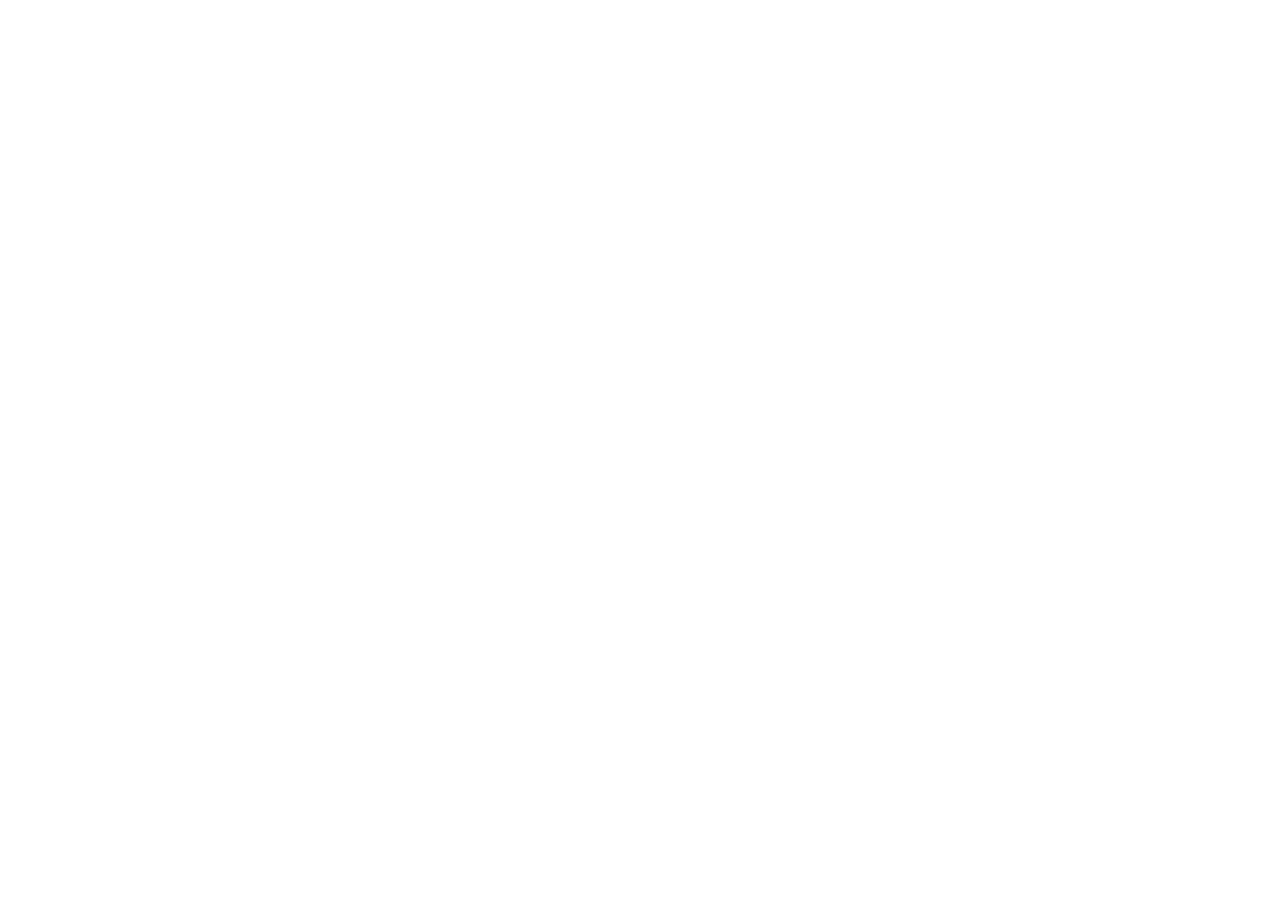
==== responsive-portfolio-website-Achintha/index.html @ 4a25e2a8 "download zip" ====
<!DOCTYPE html>
    <html lang="en">
    <head>
        <meta charset="UTF-8">
        <meta name="viewport" content="width=device-width, initial-scale=1.0">

        <!--=============== FAVICON ===============-->
        <link rel="shortcut icon" href="" type="image/x-icon">

        <!--=============== BOXICONS ===============-->
        

        <!--=============== SWIPER CSS ===============-->
        <link rel="stylesheet" href="">

        <!--=============== CSS ===============-->
        <link rel="stylesheet" href="">

        <title> Responsive portfolio website Ansel </title>
    </head>
    <body>
        <!--=============== HEADER ===============-->
        <header class="header" id="header">
            
        </header>

        <!--=============== MAIN ===============-->
        <main class="main">
            <!--=============== HOME ===============-->
            <section class="home section" id="home">
                
            </section>
            
            <!--=============== ABOUT ===============-->
            <section class="about section" id="about">
                
            </section>

            <!--=============== SKILLS ===============-->
            <section class="skills section" id="skills">
                
            </section>

            <!--=============== SERVICES ===============-->
            <section class="services section">
                
            </section>

            <!--=============== WORK ===============-->
            <section class="work section" id="work">
                
            </section>

            <!--=============== TESTIMONIALS ===============-->
            <section class="testimonial section">
                
            </section>

            <!--=============== CONTACT ===============-->
            <section class="contact section" id="contact">
                
            </section>
        </main>

        <!--=============== FOOTER ===============-->
        <footer class="footer">
            
        </footer>

        <!--=============== SCROLLREVEAL ===============-->
        <script src=""></script>

        <!--=============== SWIPER JS ===============-->
        <script src=""></script>

        <!--=============== MIXITUP FILTER ===============-->
        <script src=""></script>

        <!--=============== MAIN JS ===============-->
        <script src=""></script>
    </body>
</html>
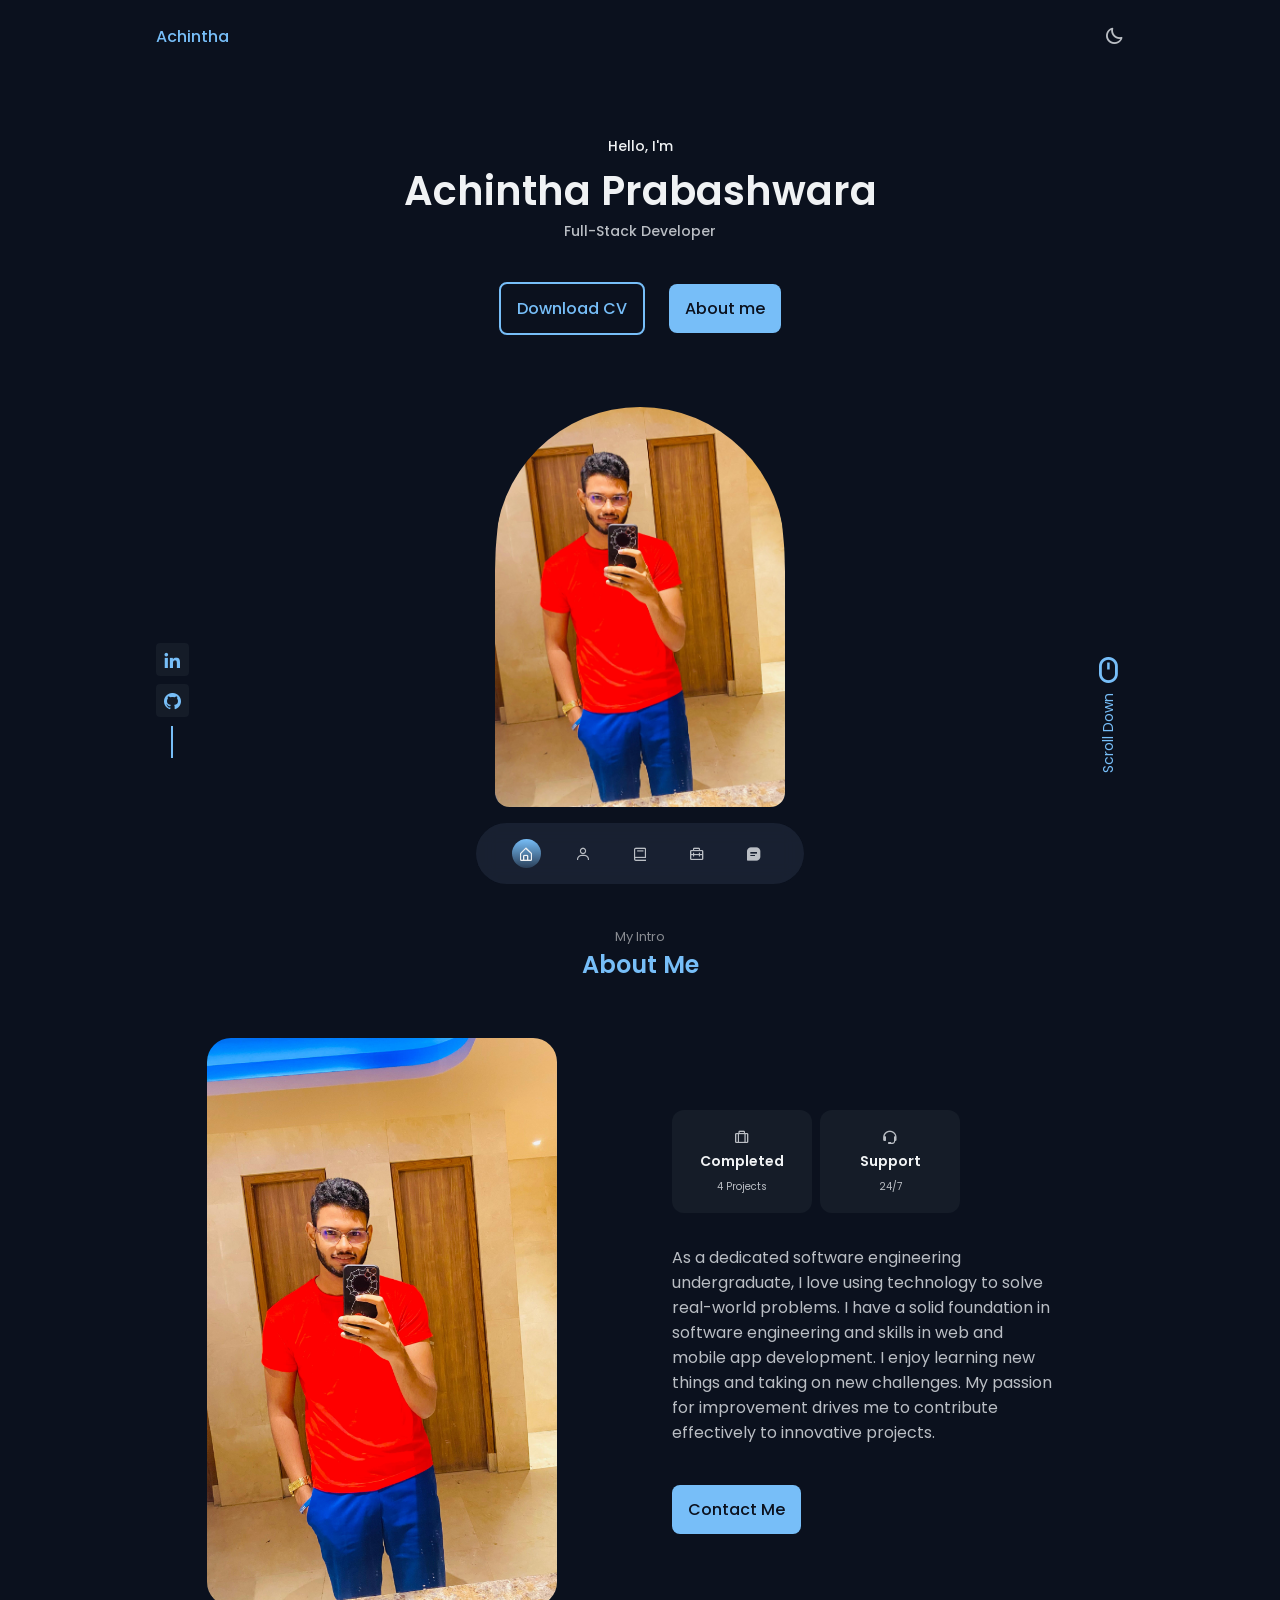
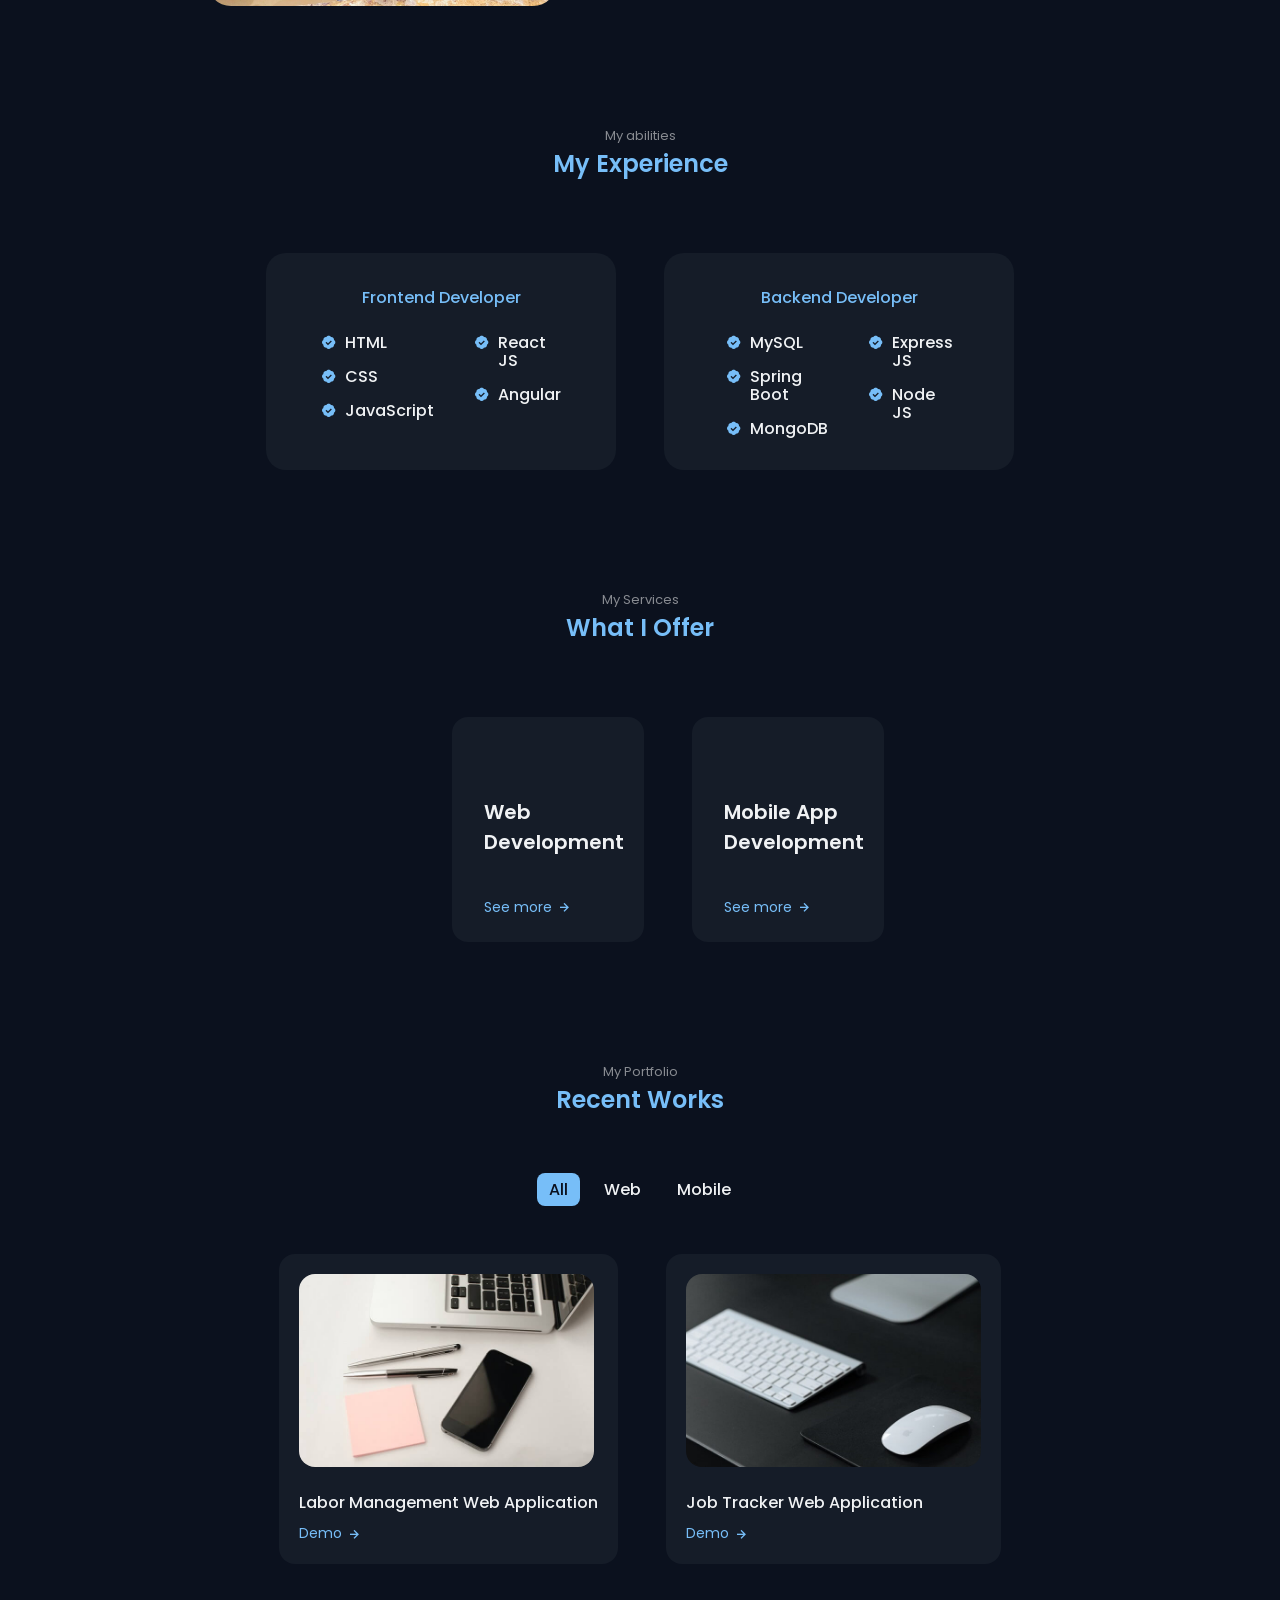
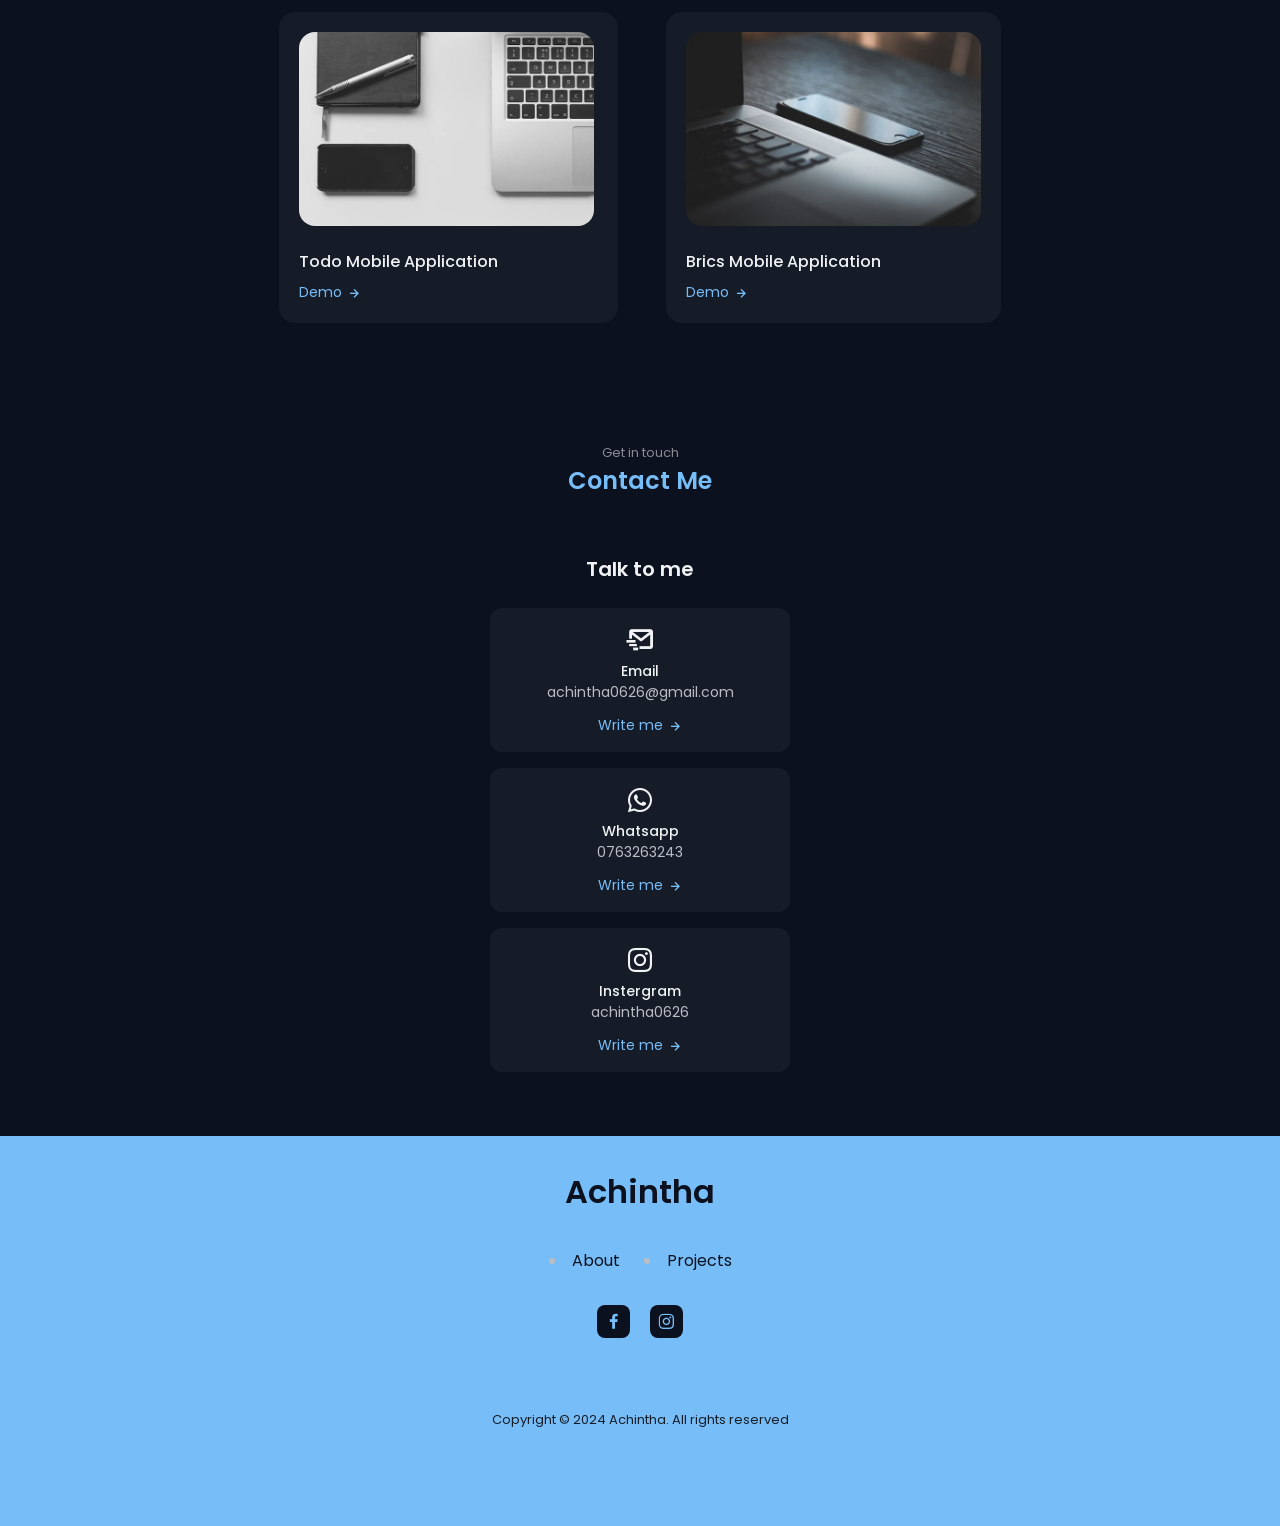
==== commit c3c69c04: "final" ====
--- a/responsive-portfolio-website-Achintha/index.html
+++ b/responsive-portfolio-website-Achintha/index.html
@@ -1,82 +1,589 @@
 <!DOCTYPE html>
-    <html lang="en">
-    <head>
-        <meta charset="UTF-8">
-        <meta name="viewport" content="width=device-width, initial-scale=1.0">
-
-        <!--=============== FAVICON ===============-->
-        <link rel="shortcut icon" href="" type="image/x-icon">
-
-        <!--=============== BOXICONS ===============-->
-        
-
-        <!--=============== SWIPER CSS ===============-->
-        <link rel="stylesheet" href="">
-
-        <!--=============== CSS ===============-->
-        <link rel="stylesheet" href="">
-
-        <title> Responsive portfolio website Ansel </title>
-    </head>
-    <body>
-        <!--=============== HEADER ===============-->
-        <header class="header" id="header">
+<html lang="en">
+  <head>
+    <meta charset="UTF-8" />
+    <meta name="viewport" content="width=device-width, initial-scale=1.0" />
+
+    <!--=============== FAVICON ===============-->
+    <link
+      rel="shortcut icon"
+      href="assets/img/favicon.png"
+      type="image/x-icon"
+    />
+
+    <!--=============== BOXICONS ===============-->
+    <link
+      href="https://unpkg.com/boxicons@2.1.4/css/boxicons.min.css"
+      rel="stylesheet"
+    />
+
+    <!--=============== SWIPER CSS ===============-->
+    <link rel="stylesheet" href="assets/css/swiper-bundle.min.css" />
+
+    <!--=============== CSS ===============-->
+    <link rel="stylesheet" href="assets/css/styles.css" />
+
+    <title>Responsive portfolio website Ansel</title>
+  </head>
+  <body>
+    <!--=============== HEADER ===============-->
+    <header class="header" id="header">
+  <nav class="nav container">
+    <a href="#" class="nav_logo">Achintha</a>
+    <div class="nav_menu">
+      <ul class="nav_list">
+        <li class="nav_item">
+          <a href="#home" class="nav_link active-link"><i class="bx bx-home-alt"></i></a>
+        </li>
+        <li class="nav_item">
+          <a href="#about" class="nav_link"><i class="bx bx-user"></i></a>
+        </li>
+        <li class="nav_item">
+          <a href="#skills" class="nav_link"><i class="bx bx-book"></i></a>
+        </li>
+        <li class="nav_item">
+          <a href="#work" class="nav_link"><i class="bx bx-briefcase-alt-2"></i></a>
+        </li>
+        <li class="nav_item">
+          <a href="#contact" class="nav_link"><i class="bx bxs-message-square-detail"></i></a>
+        </li>
+      </ul>
+    </div>
+    <i class="bx bx-moon change-theme" id="theme-button" ></i>
+  </nav>
+</header>
+
+
+    <!--=============== MAIN ===============-->
+    <main class="main">
+      <!--=============== HOME ===============-->
+      <section class="home section" id="home">
+        <div class="home__container container grid">
+          <div class="home__data">
+            <span class="home__greeting"> Hello, I'm </span>
+            <h1 class="home__name">Achintha Prabashwara</h1>
+            <h3 class="home__education">Full-Stack Developer</h3>
+
+            <div class="home__buttons">
+              <a
+                download=""
+                href="assets/pdf/Achintha-Cv.pdf"
+                class="button button--ghost"
+              >
+                Download CV
+              </a>
+              <a href="#about" class="button">About me</a>
+            </div>
+          </div>
+
+          <div class="home__handle">
+            <img src="assets/img/profile.jpg" alt="" class="home__img" />
+          </div>
+
+          <div class="home__social">
+            <a
+              href="https://www.linkedin.com/in/achintha-prabashwara-287260284/" target="_blank"
+              class="home__social-link"
+            >
+              <i class="bx bxl-linkedin"></i>
+            </a>
+            <a href="https://github.com/Achintha0626" target="_blank" class="home__social-link">
+              <i class="bx bxl-github"></i>
+            </a>
+          </div>
+
+          <a href="#about" class="home__scroll">
+            <i class="bx bx-mouse home__scroll-icon"></i>
+            <span class="home__scroll-name">Scroll Down</span>
+          </a>
+        </div>
+      </section>
+
+      <!--=============== ABOUT ===============-->
+      <section class="about section" id="about">
+        <span class="section__subtitle">My Intro</span>
+        <h2 class="section__title">About Me</h2>
+
+        <div class="about__container container grid">
+          <img src="assets/img/profile.jpg" alt="" class="about__img" />
+
+          <div class="about__data">
+            <div class="about__info">
+              <!-- <div class="about__box">
+                <i class="bx bx-award about__icon"></i>
+                <h3 class="about__title">Experience</h3>
+                <span class="about__subtitle">Example</span>
+              </div> -->
+
+              <div class="about__box">
+                <i class="bx bx-briefcase-alt"></i>
+
+                <h3 class="about__title">Completed</h3>
+                <span class="about__subtitle">4 Projects</span>
+              </div>
+
+              <div class="about__box">
+                <i class="bx bx-support"></i>
+                <h3 class="about__title">Support</h3>
+                <span class="about__subtitle">24/7</span>
+              </div>
+            </div>
+
+            <p class="about__description">
+              As a dedicated software engineering undergraduate, I love using
+              technology to solve real-world problems. I have a solid foundation
+              in software engineering and skills in web and mobile app
+              development. I enjoy learning new things and taking on new
+              challenges. My passion for improvement drives me to contribute
+              effectively to innovative projects.
+            </p>
+
+            <a href="#contact" class="button">Contact Me</a>
+          </div>
+        </div>
+      </section>
+
+      <!--=============== SKILLS ===============-->
+      <section class="skills section" id="skills">
+        <span class="section__subtitle">My abilities</span>
+        <h2 class="section__title">My Experience</h2>
+
+        <div class="skills__container container grid">
+          <div class="skills__content">
+            <h3 class="skills__title">Frontend Developer</h3>
+
+            <div class="skills__box">
+              <div class="skills__group">
+                <div class="skills__data">
+                  <i class="bx bxs-badge-check"></i>
+
+                  <div>
+                    <h3 class="skills__name">HTML</h3>
+                    <span class="skills__level"></span>
+                  </div>
+                </div>
+
+                <div class="skills__data">
+                  <i class="bx bxs-badge-check"></i>
+
+                  <div>
+                    <h3 class="skills__name">CSS</h3>
+                    <span class="skills__level"></span>
+                  </div>
+                </div>
+
+                <div class="skills__data">
+                  <i class="bx bxs-badge-check"></i>
+
+                  <div>
+                    <h3 class="skills__name">JavaScript</h3>
+                    <span class="skills__level"></span>
+                  </div>
+                </div>
+              </div>
+
+              <div class="skills__group">
+                <div class="skills__data">
+                  <i class="bx bxs-badge-check"></i>
+
+                  <div>
+                    <h3 class="skills__name">React JS</h3>
+                    <span class="skills__level"></span>
+                  </div>
+                </div>
+
+                <div class="skills__data">
+                  <i class="bx bxs-badge-check"></i>
+
+                  <div>
+                    <h3 class="skills__name">Angular</h3>
+                    <span class="skills__level"></span>
+                  </div>
+                </div>
+
+                <!-- <div class="skills__data">
+                                        <i class='bx bxs-badge-check'></i>
+
+                                        <div>
+                                            <h3 class="skills__name"></h3>
+                                            <span class="skills__level"></span>
+                                        </div>
+                                    </div> -->
+              </div>
+            </div>
+          </div>
+          <div class="skills__content">
+            <h3 class="skills__title">Backend Developer</h3>
+
+            <div class="skills__box">
+              <div class="skills__group">
+                <div class="skills__data">
+                  <i class="bx bxs-badge-check"></i>
+
+                  <div>
+                    <h3 class="skills__name">MySQL</h3>
+                    <span class="skills__level"></span>
+                  </div>
+                </div>
+
+                <div class="skills__data">
+                  <i class="bx bxs-badge-check"></i>
+
+                  <div>
+                    <h3 class="skills__name">Spring Boot </h3>
+                    <span class="skills__level"></span>
+                  </div>
+                </div>
+
+                <div class="skills__data">
+                  <i class="bx bxs-badge-check"></i>
+
+                  <div>
+                    <h3 class="skills__name">MongoDB</h3>
+                    <span class="skills__level"></span>
+                  </div>
+                </div>
+              </div>
+
+              <div class="skills__group">
+                <div class="skills__data">
+                  <i class="bx bxs-badge-check"></i>
+
+                  <div>
+                    <h3 class="skills__name">Express JS</h3>
+                    <span class="skills__level"></span>
+                  </div>
+                </div>
+
+                <div class="skills__data">
+                  <i class="bx bxs-badge-check"></i>
+
+                  <div>
+                    <h3 class="skills__name">Node JS</h3>
+                    <span class="skills__level"></span>
+                  </div>
+                </div>
+
+                <!-- <div class="skills__data">
+                                        <i class='bx bxs-badge-check'></i>
+
+                                        <div>
+                                            <h3 class="skills__name"></h3>
+                                            <span class="skills__level"></span>
+                                        </div>
+                                    </div> -->
+              </div>
+            </div>
+          </div>
+        </div>
+      </section>
+
+      <!--=============== SERVICES ===============-->
+      <section class="services section">
+        <span class="section__subtitle">My Services</span>
+        <h2 class="section__title">What I Offer</h2>
+
+        <div class="services__container container grid">
+          <div class="services__card">
+            <h3 class="services__title">
+              Web <br />
+              Development
+            </h3>
+            <span class="services__button">
+              See more <i class="bx bx-right-arrow-alt services__icon"></i>
+            </span>
+
+            <div class="services__modal">
+              <div class="services__modal-content">
+                <i class="bx bx-x services__modal-close"></i>
+                <h3 class="services__modal-title">Web Development</h3>
+                <p class="services__modal-description">
+                  As a web developer, I create dynamic, responsive websites that
+                  deliver exceptional user experiences. I stay ahead of industry
+                  trends to deliver high-quality solutions that exceed
+                  expectations.
+                </p>
+                <ul class="services__modal-list">
+                  <li class="services__modal-item">
+                    <i class="bx bx-check services__modal-icon"></i>
+                    <p class="services__modal-info">
+                      I develop the user interface
+                    </p>
+                  </li>
+                  <li class="services__modal-item">
+                    <i class="bx bx-check services__modal-icon"></i>
+                    <p class="services__modal-info">Web page development</p>
+                  </li>
+                  <li class="services__modal-item">
+                    <i class="bx bx-check services__modal-icon"></i>
+                    <p class="services__modal-info">UI/UX Design</p>
+                  </li>
+                  <li class="services__modal-item">
+                    <i class="bx bx-check services__modal-icon"></i>
+                    <p class="services__modal-info">
+                      Design and mockups of products for companies
+                    </p>
+                  </li>
+                </ul>
+              </div>
+            </div>
+          </div>
+
+          <div class="services__card">
+            <h3 class="services__title">
+              Mobile App <br />
+              Development
+            </h3>
+            <span class="services__button">
+              See more <i class="bx bx-right-arrow-alt services__icon"></i>
+            </span>
+
+            <div class="services__modal">
+              <div class="services__modal-content">
+                <i class="bx bx-x services__modal-close"></i>
+                <h3 class="services__modal-title">Mobile App Development</h3>
+                <p class="services__modal-description">
+                  As a mobile app developer, I am dedicated to creating
+                  high-quality, user-friendly mobile applications that provide
+                  seamless and engaging experiences.
+                </p>
+                <ul class="services__modal-list">
+                  <li class="services__modal-item">
+                    <i class="bx bx-check services__modal-icon"></i>
+                    <p class="services__modal-info">Custom App Development</p>
+                  </li>
+                  <li class="services__modal-item">
+                    <i class="bx bx-check services__modal-icon"></i>
+                    <p class="services__modal-info">
+                      Cross-Platform Development
+                    </p>
+                  </li>
+                  <li class="services__modal-item">
+                    <i class="bx bx-check services__modal-icon"></i>
+                    <p class="services__modal-info">UI/UX Design</p>
+                  </li>
+                </ul>
+              </div>
+            </div>
+          </div>
+        </div>
+      </section>
+
+      <!--=============== WORK ===============-->
+      <section class="work section" id="work">
+        <span class="section__subtitle">My Portfolio</span>
+        <h2 class="section__title">Recent Works</h2>
+
+        <div class="work__filters">
+          <span class="work__item active-work" data-filter="all">All</span>
+          <span class="work__item" data-filter=".web">Web </span>
+          <span class="work__item" data-filter=".mobile">Mobile</span>
+        </div>
+        <div class="work__container container grid">
+          <div class="work__card mix web">
+            <a href="https://github.com/Achintha0626/Labor-Management.git" target="_blank">
+                <img src="assets//img/work1.jpg" alt="" class="work__img" />
+                  <h3 class="work__title">Labor Management Web Application</h3>
+            </a>
+            <a href="#" class="work__button">
+              Demo <i class="bx bx-right-arrow-alt work__icon"></i>
+            </a>
+          </div>
+
+          <div class="work__card mix web">
+            <a href="https://github.com/Achintha0626/Job-tracking-Project.git" target="_blank">
+              <img src="assets//img/work2.jpg" alt="" class="work__img" />
+
+            <h3 class="work__title">Job Tracker Web Application</h3>
+            </a>
+
+            <a href="#" class="work__button">
+              Demo <i class="bx bx-right-arrow-alt work__icon"></i>
+            </a>
+          </div>
+
+          <div class="work__card mix mobile">
+            <a href="https://github.com/Achintha0626/TodoApp.git" target="_blank">
+              <img src="assets//img/work3.jpg" alt="" class="work__img" />
+
+            <h3 class="work__title">Todo Mobile Application</h3>
+            </a>
+
+            <a href="#" class="work__button">
+              Demo <i class="bx bx-right-arrow-alt work__icon"></i>
+            </a>
+          </div>
+
+          <div class="work__card mix mobile">
+
+            <a href="https://github.com/Achintha0626/Bricks.git" target="_blank">
+
+              <img src="assets//img/work4.jpg" alt="" class="work__img" />
+
+            <h3 class="work__title">Brics Mobile Application</h3>
+
+            </a>
             
-        </header>
-
-        <!--=============== MAIN ===============-->
-        <main class="main">
-            <!--=============== HOME ===============-->
-            <section class="home section" id="home">
+
+            <a href="#" class="work__button">
+              Demo <i class="bx bx-right-arrow-alt work__icon"></i>
+            </a>
+          </div>
+        </div>
+      </section>
+
+      <!-- =============== TESTIMONIALS ===============
+      <section class="testimonial section">
+        <span class="section__subtitle">My clients Say</span>
+        <h2 class="section__title">Testimonial</h2>
+
+        <div class="testimonial__container container swiper">
+          <div class="swiper-wrapper">
+            <div class="testimonial__card swiper-slide">
+              <img
+                src="assets/img/testimonial1.png"
+                alt=""
+                class="testimonial__img"
+              />
+
+              <h3 class="testimonial__name">Pamuthu</h3>
+              <p class="testimonial__description">good job</p>
+            </div>
+
+            <div class="testimonial__card swiper-slide">
+              <img
+                src="assets/img/testimonial3.png"
+                alt=""
+                class="testimonial__img"
+              />
+
+              <h3 class="testimonial__name">Nadil</h3>
+              <p class="testimonial__description">well done</p>
+            </div>
+          </div>
+
+          <div class="swiper-pagination"></div>
+        </div>
+      </section> -->
+
+      <!--=============== CONTACT ===============-->
+      <section class="contact section" id="contact">
+        <span class="section__subtitle">Get in touch</span>
+        <h2 class="section__title">Contact Me</h2>
+
+        <div class="contact__container container grid">
+          <div class="contact__content">
+            <h3 class="contact__title">Talk to me</h3>
+
+            <div class="contact__info">
+                <div class="contact__card">
+                    <i class='bx bx-mail-send contact__card-icon' ></i>
+                    <h3 class="contact__card-title">Email</h3>
+                    <span class="contact__card-data">achintha0626@gmail.com</span>
+
+                    <a href="mailto:achintha0626@gmail.com" target="_blank" class="contact__button">
+                        Write me <i class='bx bx-right-arrow-alt contact__button-icon'  ></i>
+                    </a>
+                </div>
+
+                <div class="contact__card">
+                   <i class='bx bxl-whatsapp contact__card-icon'  ></i>
+                    <h3 class="contact__card-title">Whatsapp</h3>
+                    <span class="contact__card-data">0763263243</span>
+
+                    <a href="https://wa.me/94763263243" target="_blank" class="contact__button">
+
+                        Write me <i class='bx bx-right-arrow-alt contact__button-icon'  ></i>
+                    </a>
+                </div>
+
+                <div class="contact__card">
+                    <i class='bx bxl-instagram contact__card-icon' ></i>
+                    <h3 class="contact__card-title">Instergram</h3>
+                    <span class="contact__card-data">achintha0626</span>
+
+                    <a href="https://www.instagram.com/achintha0626?igsh=bjdxaHhwN3g2OGRn" target="_blank" class="contact__button">
+                        Write me <i class='bx bx-right-arrow-alt contact__button-icon'  ></i>
+                    </a>
+                </div>
+            </div>
+          </div>
+
+          <!-- <div class="contact__content">
+            <h3 class="contact__title">Write me your project</h3>
+
+            <form action="" class="contact__form">
+                <div class="contact__form-div">
+                    <label for="" class="contact__form-tag">name</label>
+                    <input type="text"  placeholder="James"   class="contact__form-input">
+                </div>
+
+                <div class="contact__form-div">
+                    <label for="" class="contact__form-tag">Mail</label>
+                    <input type="email" placeholder="email"  class="contact__form-input">
+                </div>
+
+                <div class="contact__form-div contact__form-area">
+                    <label for="" class="contact__form-tag">Project</label>
+                    <textarea name="" id="" cols="30" rows="10"  placeholder="Write your project" class="contact__form-input"></textarea>
+                </div>
+
+                <button class="button">Send Message</button>
+            </form>
+          </div> -->
+        </div>
+      </section>
+    </main>
+
+    <!--=============== FOOTER ===============-->
+    <footer class="footer">
+        <div class="footer__container container">
+            <h1 class="footer__title">Achintha</h1>
+
+            <u1 class="footer__list">
+                <li>
+                    <a href="#about" class="footer__link">About</a>
+                </li>
+                 <li>
+                    <a href="#work" class="footer__link">Projects</a>
+                </li>
+                 <!-- <li>
+                    <a href="#testimonial" class="footer__link">Testimonial</a>
+                </li> -->
+            </u1>
+
+            <ul class="footer__social">
+                <a href="https://www.facebook.com/achintha.prabaswara.9?mibextid=LQQJ4d" target="_blank" class="footer__social-link">
+
+                    <i class='bx bxl-facebook' ></i>
+
+                </a>
+
+                <a href="https://www.instagram.com/achintha0626?igsh=bjdxaHhwN3g2OGRn" target="_blank" class="footer__social-link">
+
+                    <i class='bx bxl-instagram'  ></i>
+
+                </a>
+
                 
-            </section>
-            
-            <!--=============== ABOUT ===============-->
-            <section class="about section" id="about">
-                
-            </section>
-
-            <!--=============== SKILLS ===============-->
-            <section class="skills section" id="skills">
-                
-            </section>
-
-            <!--=============== SERVICES ===============-->
-            <section class="services section">
-                
-            </section>
-
-            <!--=============== WORK ===============-->
-            <section class="work section" id="work">
-                
-            </section>
-
-            <!--=============== TESTIMONIALS ===============-->
-            <section class="testimonial section">
-                
-            </section>
-
-            <!--=============== CONTACT ===============-->
-            <section class="contact section" id="contact">
-                
-            </section>
-        </main>
-
-        <!--=============== FOOTER ===============-->
-        <footer class="footer">
-            
-        </footer>
-
-        <!--=============== SCROLLREVEAL ===============-->
-        <script src=""></script>
-
-        <!--=============== SWIPER JS ===============-->
-        <script src=""></script>
-
-        <!--=============== MIXITUP FILTER ===============-->
-        <script src=""></script>
-
-        <!--=============== MAIN JS ===============-->
-        <script src=""></script>
-    </body>
-</html>+            </ul>
+
+            <span class="footer__copy">
+                Copyright © 2024 Achintha. All rights reserved
+            </span>
+        </div>
+    </footer>
+
+    <!--=============== SCROLLREVEAL ===============-->
+    <script src="assets/js/scrollreveal.min.js"></script>
+
+    <!--=============== SWIPER JS ===============-->
+    <script src="assets/js/swiper-bundle.min.js"></script>
+
+    <!--=============== MIXITUP FILTER ===============-->
+    <script src="assets/js/mixitup.min.js"></script>
+
+    <!--=============== MAIN JS ===============-->
+    <script src="assets/js/main.js"></script>
+  </body>
+</html>
--- a/responsive-portfolio-website-Achintha/assets/css/styles.css
+++ b/responsive-portfolio-website-Achintha/assets/css/styles.css
@@ -0,0 +1,1202 @@
+/*=============== GOOGLE FONTS ===============*/
+@import url("https://fonts.googleapis.com/css2?family=Poppins:wght@400;500;600&display=swap");
+
+/*=============== VARIABLES CSS ===============*/
+:root {
+  --header-height: 3.5rem;
+
+  /*========== Colors ==========*/
+  /*Color mode HSL(hue, saturation, lightness)*/
+  /*
+        Purple: hsl(250, 66%, 75%)
+        Blue: hsl(207, 90%, 72%)
+        Pink: hsl(356, 66%, 75%)
+        Teal: hsl(174, 63%, 62%)
+  */
+  --first-hue: 207;
+  --sat: 90%;
+  --lig: 72%;
+  --second-hue: 219;
+  --first-color: hsl(var(--first-hue), var(--sat), var(--lig));
+  --first-color-alt: hsl(var(--first-hue), var(--sat), 68%); /* -4% */
+  --title-color: hsl(var(--second-hue), 15%, 95%);
+  --text-color: hsl(var(--second-hue), 8%, 75%);
+  --text-color-light: hsl(var(--second-hue), 4%, 55%);
+  --body-color: hsl(var(--second-hue), 48%, 8%);
+  --container-color: hsl(var(--second-hue), 32%, 12%);
+
+  /*========== Font and typography ==========*/
+  /*.5rem = 8px | 1rem = 16px ...*/
+  --body-font: 'Poppins', sans-serif;
+  --biggest-font-size: 1.75rem;
+  --h1-font-size: 1.5rem;
+  --h2-font-size: 1.25rem;
+  --h3-font-size: 1rem;
+  --normal-font-size: .938rem;
+  --small-font-size: .813rem;
+  --smaller-font-size: .75rem;
+  --tiny-font-size: .625rem;
+
+  /*========== Font weight ==========*/
+  --font-medium: 500;
+  --font-semibold: 600;
+
+  /*========== z index ==========*/
+  --z-tooltip: 10;
+  --z-fixed: 100;
+  --z-modal: 1000;
+}
+
+/* Responsive typography */
+@media screen and (min-width: 968px) {
+  :root {
+    --biggest-font-size: 2.5rem;
+    --h1-font-size: 2.25rem;
+    --h2-font-size: 1.5rem;
+    --h3-font-size: 1.25rem;
+    --normal-font-size: 1rem;
+    --small-font-size: .875rem;
+    --smaller-font-size: .813rem;
+  }
+}
+
+/*=============== BASE ===============*/
+* {
+  box-sizing: border-box;
+  padding: 0;
+  margin: 0;
+}
+
+html {
+  scroll-behavior: smooth;
+}
+
+body,
+button,
+input,
+textarea {
+  font-family: var(--body-font);
+  font-size: var(--normal-font-size);
+}
+
+body {
+  background-color: var(--body-color);
+  color: var(--text-color);
+  transition: .4s; /* for light mode animation */
+}
+
+h1, h2, h3 {
+  color: var(--title-color);
+  font-weight: var(--font-semibold);
+}
+
+ul {
+  list-style: none;
+}
+
+a {
+  text-decoration: none;
+}
+
+button {
+  cursor: pointer;
+  border: none;
+  outline: none;
+}
+
+img {
+  max-width: 100%;
+  height: auto;
+}
+
+/*=============== THEME ===============*/
+.change-theme{
+  font-size: 1.25rem;
+  cursor: pointer;
+  transition: .3s;
+}
+
+.change-theme:hover{
+  color: var(--first-color);
+}
+
+
+/*========== Variables Light theme ==========*/
+body.light-theme{
+    --title-color: hsl(var(--second-hue), 15%, 15%);
+  --text-color: hsl(var(--second-hue), 8%, 35%);
+  --body-color: hsl(var(--second-hue), 100%, 99%);
+  --container-color: #fff;
+}
+
+
+
+
+/*========== 
+    Color changes in some parts of 
+    the website, in light theme
+==========*/
+
+.light-theme .scroll-header{
+  box-shadow: 0 2px 4px hsla(0, 0%, 1%, .1);
+}
+
+.light-theme .nav_menu{
+
+  background-color: hsla(var(--second-hue), 32%,90% .8);
+
+}
+
+.light-theme .section__subtitle{
+  color: var(--text-color);
+
+}
+
+
+.light-theme .about__box {
+  box-shadow: 0 2px 8px hsla(var(--second-hue), 100%, 0%, 0.2); /* Increased opacity to 0.2 */
+}
+
+.light-theme .home__social::after,
+.light-theme .footer__social-link{
+  background-color: var(--title-color);
+}
+
+.light-theme .home__social-link,
+.light-theme .home__scroll,
+.light-theme .button,
+.light-theme .button:hover,
+.light-theme .active-work,
+.light-theme .footer__title,
+.light-theme .footer__link,
+.light-theme .footer__copy{
+  color: var(--title-color);
+}
+
+
+
+.light-theme .skills__content,
+.light-theme .services__card ,
+.light-theme .work__card,
+.light-theme .testimonial__card,
+.light-theme .contact__card
+{
+  background-color: white; /* Ensure the background is white for light mode */
+  border: 1px solid #ccc; /* Add a light border for better definition */
+  box-shadow: 0 2px 8px rgba(0, 0, 0, 0.1); /* Add a light shadow for depth */
+  padding: 20px; /* Add padding for better spacing */
+  border-radius: 8px; /* Optional: Add rounded corners */
+}
+
+/* Adjust text color if needed */
+.light-theme .skills__content h3,
+.light-theme .skills__content p,
+.light-theme .services__card {
+  color: #333; /* Dark text color for readability */
+}
+
+.light-theme::-webkit-scrollbar{
+  background-color: hsl(var( --second-hue), 8%, 66%);
+}
+
+.light-theme::-webkit-scrollbar-thumb{
+  background-color: hsl(var( --second-hue), 8%, 54%);
+}
+
+.light-theme::-webkit-scrollbar-thumb:hover{
+  background-color: hsl(var( --second-hue), 8%, 44%);
+}
+
+/*=============== REUSABLE CSS CLASSES ===============*/
+.container {
+  max-width: 968px;
+  margin-left: 1rem;
+  margin-right: 1rem;
+}
+
+.grid {
+  display: grid;
+  gap: 1.25rem;
+}
+
+.main {
+  overflow: hidden;
+}
+
+.section {
+  padding: 4.5rem 0 1rem;
+}
+
+.section__title, 
+.section__subtitle {
+  text-align: center;
+}
+
+.section__title {
+  font-size: var(--h2-font-size);
+  color: var(--first-color);
+  margin-bottom: 2rem;
+}
+
+.section__subtitle {
+  display: block;
+  font-size: var(--smaller-font-size);
+  color: var(--text-color-light);
+}
+
+/*=============== HEADER & NAV===============*/
+.header{
+
+  position: fixed;
+  top:0;
+  left:0;
+  width: 100%;
+  background-color: var(--body-color);
+  z-index: var(--z-fixed);
+  transition: .4s; /* for light mode animation */
+
+}
+
+.nav{
+  height: var(--header-height);
+  display: flex;
+  justify-content: space-between;
+  align-items: center;
+}
+
+.nav_logo{
+  color: var(--first-color);
+  font-weight: var(--font-medium);
+  transition: .4s;
+}
+
+.nav_logo:hover{
+  color: var(--first-color-alt);
+}
+
+.nav_menu{
+  position: fixed;
+  bottom: 1rem;
+  background-color: hsla(var(--second-hue),32%,16%,.8);
+  width: 90%;
+  border-radius: 4rem;
+  padding: 1rem 2.25rem;
+  backdrop-filter: blur(10px);
+  transition: .4s; /* for light mode animation */
+
+}
+
+.nav_list{
+  display: flex;
+  justify-content: space-between;
+  align-items: center;
+
+}
+
+.nav_link {
+  color: var(--text-color);
+  font-size: 1.25rem; /* Default font size */
+  padding: .4rem;
+  display: flex;
+  border-radius: 5rem;
+}
+/* Active link */
+.active-link{
+  background: linear-gradient(180deg,
+             hsla(var(--first-hue),var(--sat),var(--lig),1),
+             hsla(var(--first-hue),var(--sat),var(--lig),.2)
+             );
+  box-shadow: 0 0 16px hsla(var(--first-hue),var(--sat),v(--lig),.4); 
+  color: var(--title-color);             
+}
+
+
+/* Change background header */
+.scroll-header{
+  box-shadow: 0 4px 4px hsla(0, 0%, 4%, .3);
+}
+
+
+/*=============== HOME ===============*/
+.home__container{
+  position: relative;
+  row-gap: 4.5rem;
+  padding-top: 2rem;
+
+}
+
+.home__data{
+  text-align: center;
+}
+.home__greeting,
+.home__education{
+  font-size: var(--small-font-size);
+  font-weight: var(--font-medium);
+
+}
+
+.home__greeting{
+  display: block;
+  color: var(--title-color);
+  margin-bottom: .25rem;
+
+}
+
+.home__education{
+  color: var(--text-color);
+  margin-bottom: 2.5rem;
+}
+
+.home__name{
+  font-size: var(--biggest-font-size);
+}
+
+.home__img{
+  width: 460px;
+  
+}
+
+.home__handle{
+  justify-self: center;
+  width: 190px;
+  height: 293px;
+  background: linear-gradient(180deg,
+              hsla(var(--first-hue),var(--sat),var(--lig),1),
+              hsla(var(--first-hue),var(--sat),var(--lig),.2),
+              
+             
+  
+  );
+  border-radius: 10rem 10rem 1rem 1rem;
+  display: flex;
+  align-items: flex-end;
+  justify-content: center;
+  overflow: hidden;
+}
+
+.home__buttons{
+  display: flex;
+  justify-content: center;
+  align-items: center;
+  gap: 1.5rem;
+
+}
+
+.home__social,
+.home__scroll{
+  position: absolute;
+}
+
+.home__social{
+  bottom: 5rem;
+  left: 0;
+  display: grid;
+  row-gap: .5rem;
+}
+
+.home__social-link{
+  width: max-content;
+  background-color: var(--container-color);
+  color: var(--first-color);
+  padding: .25rem;
+  border-radius: .25rem;
+  display: flex;
+  font-size: 1rem;
+  transition: .4s;
+}
+
+.home__social-link:hover{
+  background-color: var(--first-color);
+  color: #fff;
+}
+
+.home__social::after{
+  content: '';
+  width: 32px;
+  height: 2px;
+  background-color: var(--first-color);
+  transform: rotate(90deg) translate(16px,3px);
+}
+
+.home__scroll{
+  color: var(--first-color);
+  right: -1.5rem;
+  bottom: 4rem;
+  display: grid;
+  row-gap: 2.25rem;
+  justify-items: center;
+
+}
+
+.home__scroll-icon{
+  font-size: 1.25rem;
+
+}
+
+.home__scroll-name{
+  font-size: var(--small-font-size);
+  transform: rotate(-90deg);
+
+}
+/*=============== BUTTONS ===============*/
+.button{
+  display: inline-block;
+  background-color: var(--first-color);
+  color: var(--body-color);
+  padding: .75rem 1rem;
+  border-radius: .5rem;
+  font-weight: var(--font-medium);
+  transition: .4s;
+}
+
+.button:hover{
+  background-color: var(--first-color-alt);
+  color:var(--body-color);
+}
+
+.button--ghost{
+  background-color: transparent;
+  border: 2px solid var(--first-color);
+  color: var(--first-color);
+}
+
+
+/*=============== ABOUT ===============*/
+.about__container{
+  row-gap: 2.5rem;
+
+}
+.about__img{
+  width:220px;
+  border-radius: 1.5rem;
+  justify-self: center;
+
+
+}
+
+.about__data{
+  text-align: center;
+}
+
+.about__info{
+  display: grid;
+  grid-template-columns: repeat(3, 1fr);
+  gap: .5rem;
+  margin-bottom: 2rem;
+}
+
+.about__box{
+  background-color: var(--container-color);
+  border-radius: .75rem;
+  padding: .75rem .5rem;
+
+}
+
+.about__icon{
+  font-size: 1.5rem;
+  columns: var(--first-color);
+  margin-bottom: .5rem;
+}
+
+.about__title{
+  font-size: var(--small-font-size);
+}
+
+.about__subtitle{
+  font-size: var(--tiny-font-size);
+}
+
+.about__description{
+  margin-bottom: 2rem;
+}
+
+
+/*=============== SKILLS ===============*/
+.skills__container{
+  row-gap: 2rem;
+  padding-top: 1rem;
+}
+
+.skills__content{
+  background-color: var(--container-color);
+  padding: 1.5rem;
+  border-radius: 1.25rem;
+
+}
+
+.skills__title{
+  font-size: var(--normal-font-size);
+  font-weight: var(--font-medium);
+  color: var(--first-color);
+  text-align: center;
+  margin-bottom: 1.5rem;
+}
+
+.skills__box{
+  display: flex;
+  justify-content: center;
+  column-gap: 2.5rem;
+}
+
+
+.skills__group{
+  display: grid;
+  align-content: flex-start;
+  row-gap: 1rem;
+}
+
+.skills__data{
+  display: flex;
+  column-gap: .5rem;
+
+}
+
+.skills .bxs-badge-check{
+  font-size: 1rem;
+  color: var(--first-color);
+}
+
+.skills__name{
+  font-size: var(--normal-font-size);
+  font-weight: var(--font-medium);
+  line-height: 18px;
+}
+
+.skills__level{
+
+  font-size: var(--tiny-font-size);
+
+
+}
+/*=============== SERVICES ===============*/
+.services__container{
+  grid-template-columns: repeat(2,1fr);
+  gap: 1.5rem;
+  padding-top: 1rem;
+
+
+}
+
+.services__card{
+  background-color: var(--container-color);
+  padding: 3rem 1.5rem 1.5rem;
+  border-radius: 1rem;
+
+}
+
+.services__title{
+  font-size: var(--h3-font-size);
+  margin-bottom: 2.5rem;
+
+}
+
+.services__button{
+  color: var(--first-color);
+  font-size: var(--small-font-size);
+  display: flex;
+  align-items: center;
+  column-gap: .25rem;
+  cursor: pointer;
+
+}
+
+.services__button:hover .services__icon{
+
+  transform: translateX(.25rem);
+
+
+}
+
+.services__icon{
+  font-size: 1rem;
+  transition: .4s;
+
+}
+
+/* Services modal */
+
+.services__modal{
+  position: fixed;
+  inset: 0;
+  background-color: hsla(var(--second-hue),28%,16%, .7);
+  padding: 2rem 1rem;
+  display: grid;
+  place-items: center;
+  visibility: hidden;
+  opacity: 0;
+  transition: .4s;
+  z-index: var(--z-modal);
+}
+
+.services__modal-content{
+  position: relative;
+  background-color: var(--body-color);
+  padding: 4.5rem 1.5rem 2.5rem;
+  border-radius: 1.5rem;
+
+}
+
+.services__modal-title,
+.services__modal-description{
+  text-align: center;
+
+}
+
+.services__modal-title{
+  font-size: var(--h3-font-size);
+  color: var(--first-color);
+  margin-bottom: 1rem;
+
+}
+
+.services__modal-description{
+  font-size: var(--small-font-size);
+  margin-bottom: 2rem;
+
+}
+
+.services__modal-list{
+  display: grid;
+  row-gap: .75rem;
+}
+
+
+.services__modal-item{
+  display: flex;
+  align-items: flex-start;
+  column-gap: .5rem;
+}
+
+.services__modal-icon{
+  font-size: 1.5rem;
+  color: var(--first-color);
+
+}
+
+.services__modal-info{
+  font-size: var(--small-font-size);
+
+}
+
+.services__modal-close{
+  position: absolute;
+  top: 1.5rem;
+  right: 1.5rem;
+  font-size: 1.5rem;
+  color: var(--first-color);
+  cursor: pointer;
+
+}
+
+
+/*Active modal*/
+.active-modal{
+  opacity: 1;
+  visibility: visible;
+}
+
+
+/*=============== WORK ===============*/
+.work__container{
+  padding-top: 1rem;
+
+}
+
+.work__filters{
+  display: flex;
+  justify-content: center;
+  align-items: center;
+  column-gap: .75rem;
+  margin-bottom: 2rem;
+
+
+}
+
+.work__item{
+  cursor: pointer;
+  color: var(--title-color);
+  padding: .25rem .75rem;
+  font-weight: var(--font-medium);
+  border-radius: .5rem;
+
+}
+
+.work__card{
+  background-color: var(--container-color);
+  padding: 1rem;
+  border-radius: 1rem;
+}
+
+.work__img{
+  border-radius: 1rem;
+  margin-bottom: .75rem;
+
+}
+
+.work__title{
+  font-size: var(--normal-font-size);
+  font-weight: var(--font-medium);
+  margin-bottom: .25rem;
+}
+
+.work__button{
+  width: max-content;
+  color: var(--first-color);
+  font-size: var(--small-font-size);
+  display: flex;
+  align-items: center;
+  column-gap: .25rem;
+}
+
+.work__button:hover .work__icon{
+  transform: translateX(.25rem);
+
+}
+
+.work__icon{
+  font-size: 1rem;
+  transition: .4s;
+
+}
+
+/* Active item work*/
+.active-work{
+  background-color: var(--first-color);
+  color: var(--body-color);
+
+}
+
+
+/*=============== TESTIMONIAL ===============*/
+.testimonial__card{
+  background-color: var(--container-color);
+  padding: 1.25rem 1.5rem;
+  border-radius: 1.5rem;
+  margin-bottom: 3rem;
+
+}
+
+.testimonial__img{
+  width:60px;
+  border-radius: 3rem;
+  margin-bottom: 1rem;
+}
+
+.testimonial__name{
+  font-size: var(--normal-font-size);
+  font-weight: var(--font-medium);
+  margin-bottom: .25rem ;
+}
+
+.testimonial__description{
+  font-size: var(--small-font-size);
+}
+
+/* Swiper class */
+
+.swiper-pagination-bullet{
+  background-color: var(--text-color-light);
+}
+
+.swiper-pagination-bullet-active{
+  background-color: var(--first-color);
+}
+
+
+/*=============== CONTACT ===============*/
+.contact__container{
+  row-gap: 3rem;
+  padding-bottom: 3rem;
+
+
+}
+
+.contact__title{
+  text-align: center;
+  font-size: var(--h3-font-size);
+  margin-bottom: 1.5rem;
+
+}
+
+.contact__info{
+  display: grid;
+  gap: 1rem;
+
+}
+
+.contact__card{
+  background-color: var(--container-color);
+  padding: 1rem;
+  border-radius: .75rem;
+  text-align: center;
+}
+
+.contact__card-icon{
+  font-size: 2rem;
+  color: var(--title-color);
+  margin-bottom: .25rem;
+}
+
+.contact__card-title,
+.contact__card-data{
+  font-size: var(--small-font-size);
+
+}
+
+.contact__card-title{
+  font-weight: var(--font-medium);
+
+}
+
+.contact__card-data{
+  display: block;
+  margin-bottom: .75rem;
+}
+
+
+.contact__button{
+  color: var(--first-color);
+  font-size: var(--small-font-size);
+  display: flex;
+  align-items: center;
+  justify-content: center;
+  column-gap: .25rem;
+}
+
+.contact__button:hover .contact__button-icon{
+  transform: translateX(.25rem);
+}
+
+.contact__button-icon{
+  font-size: 1rem;
+  transition: .4s;
+}
+
+.contact__form-div{
+  position: relative;
+  margin-bottom: 2rem;
+  height: 4rem;
+}
+
+.contact__form-input{
+  position: absolute;
+  top: 0;
+  left: 0;
+  width: 100%;
+  height: 100%;
+  border: 2px solid var(--text-color-light);
+  background: none;
+  color: var(--text-color);
+  outline: none;
+  padding: 1.5rem;
+  border-radius: .75rem;
+  z-index: 1;
+
+}
+
+.contact__form-tag{
+  position: absolute;
+  top: -.75rem;
+  left: 1.25rem;
+  font-size: var(--smaller-font-size);
+  padding: .25rem;
+  background-color: var(--body-color);
+  z-index: 10;
+
+}
+
+.contact__form-area{
+  height: 11rem;
+
+}
+
+.contact__form-area textarea{
+  resize: none;
+}
+/*=============== FOOTER ===============*/
+.footer{
+  background-color: var(--first-color);
+
+}
+
+.footer__container{
+  padding: 2rem 0 6rem;
+}
+
+.footer__title,
+.footer__link{
+  color: var(--body-color);
+}
+
+.footer__title{
+  text-align: center;
+  margin-bottom: 2rem;
+
+}
+
+.footer__list{
+  display: flex;
+  justify-content: center;
+  column-gap: 1.5rem;
+  margin-bottom: 2rem;
+}
+
+.footer__social{
+  display: flex;
+  justify-content: center;
+  column-gap: 1.25rem;
+
+}
+
+.footer__social-link{
+  background-color: var(--body-color);
+  color: var(--first-color);
+  padding: .25rem;
+  border-radius: .25rem;
+  font-size: 1rem;
+  display: inline-flex;
+}
+
+.footer__copy{
+  display: block;
+  margin-top: 4.5rem;
+  color: var(--container-color);
+  text-align: center;
+  font-size: var(--smaller-font-size);
+
+}
+
+/*=============== SCROLL BAR ===============*/
+::-webkit-scrollbar{
+  width: .6rem;
+  border-radius: .5rem;
+  background-color: hsl(var(--second-hue),8%, 38%);
+}
+
+::-webkit-scrollbar-thumb{
+  background-color: hsl(var(--second-hue), 8%, 26%);
+  border-radius: .5rem;
+}
+
+::-webkit-scrollbar-thumb:hover{
+   background-color: hsl(var(--second-hue), 8%, 20%);
+}
+
+
+/*=============== BREAKPOINTS ===============*/
+/* For small devices */
+@media screen and (max-width: 320px) {
+  .nav_menu {
+    padding: 1rem 1.5rem;
+  }
+
+  .home__buttons {
+    flex-direction: column;
+  }
+
+  .home__handle {
+    width: 150px;
+    height: 253px;
+  }
+  
+  .home__img {
+    width: 130px;
+  }
+
+  .about__info {
+    grid-template-columns: repeat(2, 1fr);
+  }
+
+  .skills__box {
+    column-gap: 1rem;
+  }
+
+  .skills__name {
+    font-size: var(--small-font-size);
+  }
+
+  .services__container {
+    grid-template-columns: 145px;
+    justify-content: center;
+  }
+
+  .work__item {
+    font-size: var(--small-font-size);
+  }
+
+  .work__filters {
+    column-gap: .25rem;
+  }
+}
+
+/* For medium devices */
+@media screen and (min-width: 576px) {
+  .nav_menu {
+    width: 328px;
+    left: 0;
+    right: 0;
+    margin: 0 auto;
+  }
+
+  .about__info {
+    grid-template-columns: repeat(3, 140px);
+    justify-content: center;
+  }
+  
+  .about__description {
+    padding: 0 5rem;
+  }
+
+  .skills__container {
+    justify-content: center;
+  }
+
+  .skills__content {
+    padding: 2rem 4rem;
+  }
+
+  .services__container {
+    grid-template-columns: repeat(2, 160px);
+    justify-content: center;
+  }
+
+  .services__modal-content {
+    width: 500px;
+    padding: 4.5rem 2.5rem 2.5rem;
+  }
+  
+  .services__modal-description {
+    padding: 0 3.5rem;
+  }
+
+  .work__container {
+    justify-content: center;
+  }
+
+  .work__img {
+    width: 295px;
+  }
+
+  .contact__info {
+    grid-template-columns: 300px;
+    justify-content: center;
+  }
+}
+
+@media screen and (min-width: 767px) {
+  .work__container {
+    grid-template-columns: repeat(2, max-content);
+  }
+}
+
+/* For large devices */
+@media screen and (min-width: 992px) {
+  .container {
+    margin-left: auto;
+    margin-right: auto;
+  }
+
+  .section {
+    padding: 6.5rem 0 1rem;
+  }
+
+  .section__title {
+    margin-bottom: 3.5rem;
+  }
+
+  .nav {
+    height: calc(var(--header-height) + 1rem);
+  }
+
+  .nav_link {
+    font-size: 1rem; /* Adjust font size for larger screens */
+  }
+
+  .home__handle {
+    width: 290px;
+    height: 400px;
+  }
+
+  .home__img {
+    width: 460px;
+    border-radius: 50% 50% 0 0;
+  }
+
+  .home__social-link {
+    padding: .4rem;
+    font-size: 1.25rem;
+  }
+
+  .home__social::after {
+    transform: rotate(90deg) translate(16px, 0);
+  }
+
+  .home__scroll-icon {
+    font-size: 2rem;
+  }
+
+  .about__container {
+    grid-template-columns: repeat(2, 1fr);
+    align-items: center;
+    column-gap: 4rem;
+  }
+
+  .about__img {
+    width: 350px;
+  }
+
+  .about__data {
+    text-align: initial;
+  }
+
+  .about__info {
+    justify-content: initial;
+  }
+
+  .about__box {
+    text-align: center;
+    padding: 1rem 1.25rem;
+  }
+
+  .about__description {
+    padding: 0 4rem 0 0;
+    margin-bottom: 2.5rem;
+  }
+
+  .skills__container {
+    grid-template-columns: repeat(2, 350px);
+    column-gap: 3rem;
+  }
+
+  .services__container {
+    grid-template-columns: repeat(3, 192px);
+    column-gap: 3rem;
+    justify-content: right;
+  }
+
+  .services__card {
+    padding: 5rem 2rem 1.5rem;
+  }
+
+  .work__container {
+    gap: 3rem;
+  }
+
+  .work__card {
+    padding: 1.25rem;
+  }
+
+  .work__img {
+    margin-bottom: 1rem;
+  }
+
+  .work__title {
+    margin-bottom: .5rem;
+  }
+
+  .footer__social-link {
+    font-size: 1.25rem;
+    padding: .4rem;
+    border-radius: .5rem;
+  }
+}
